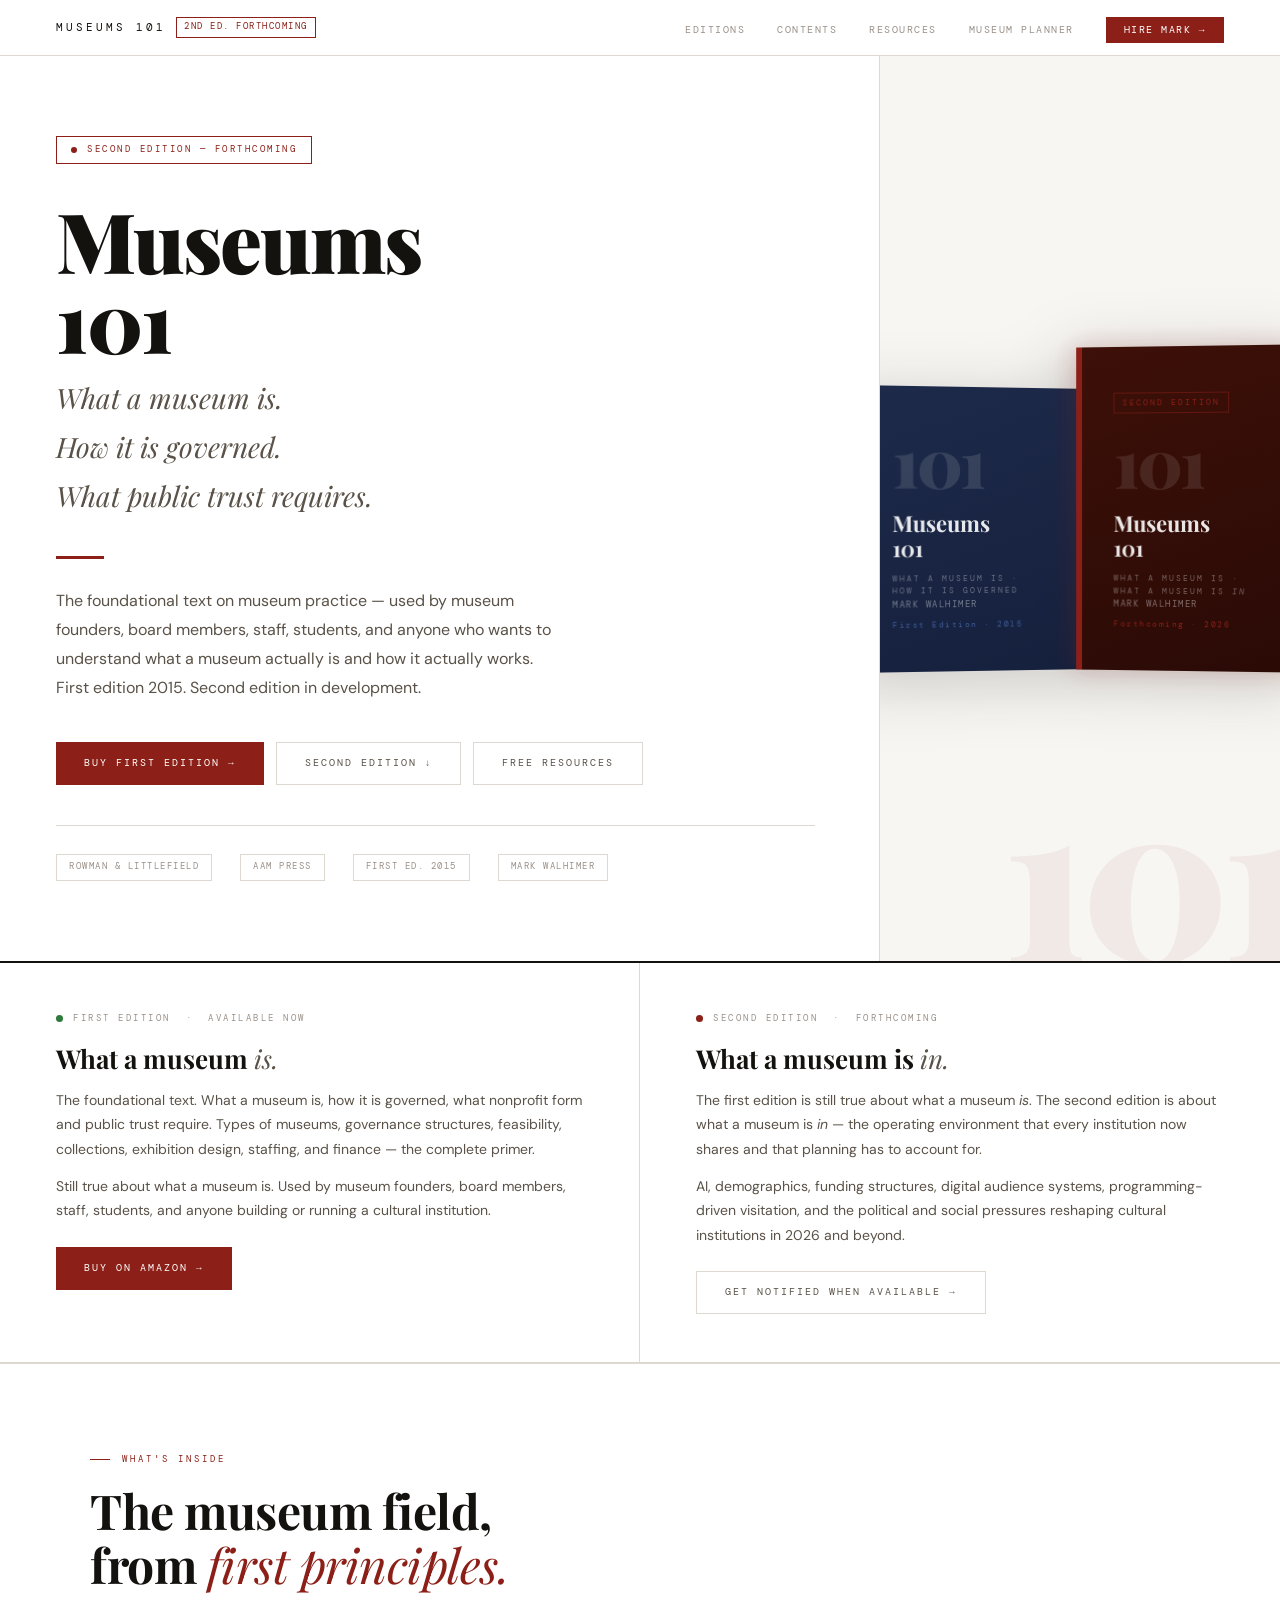
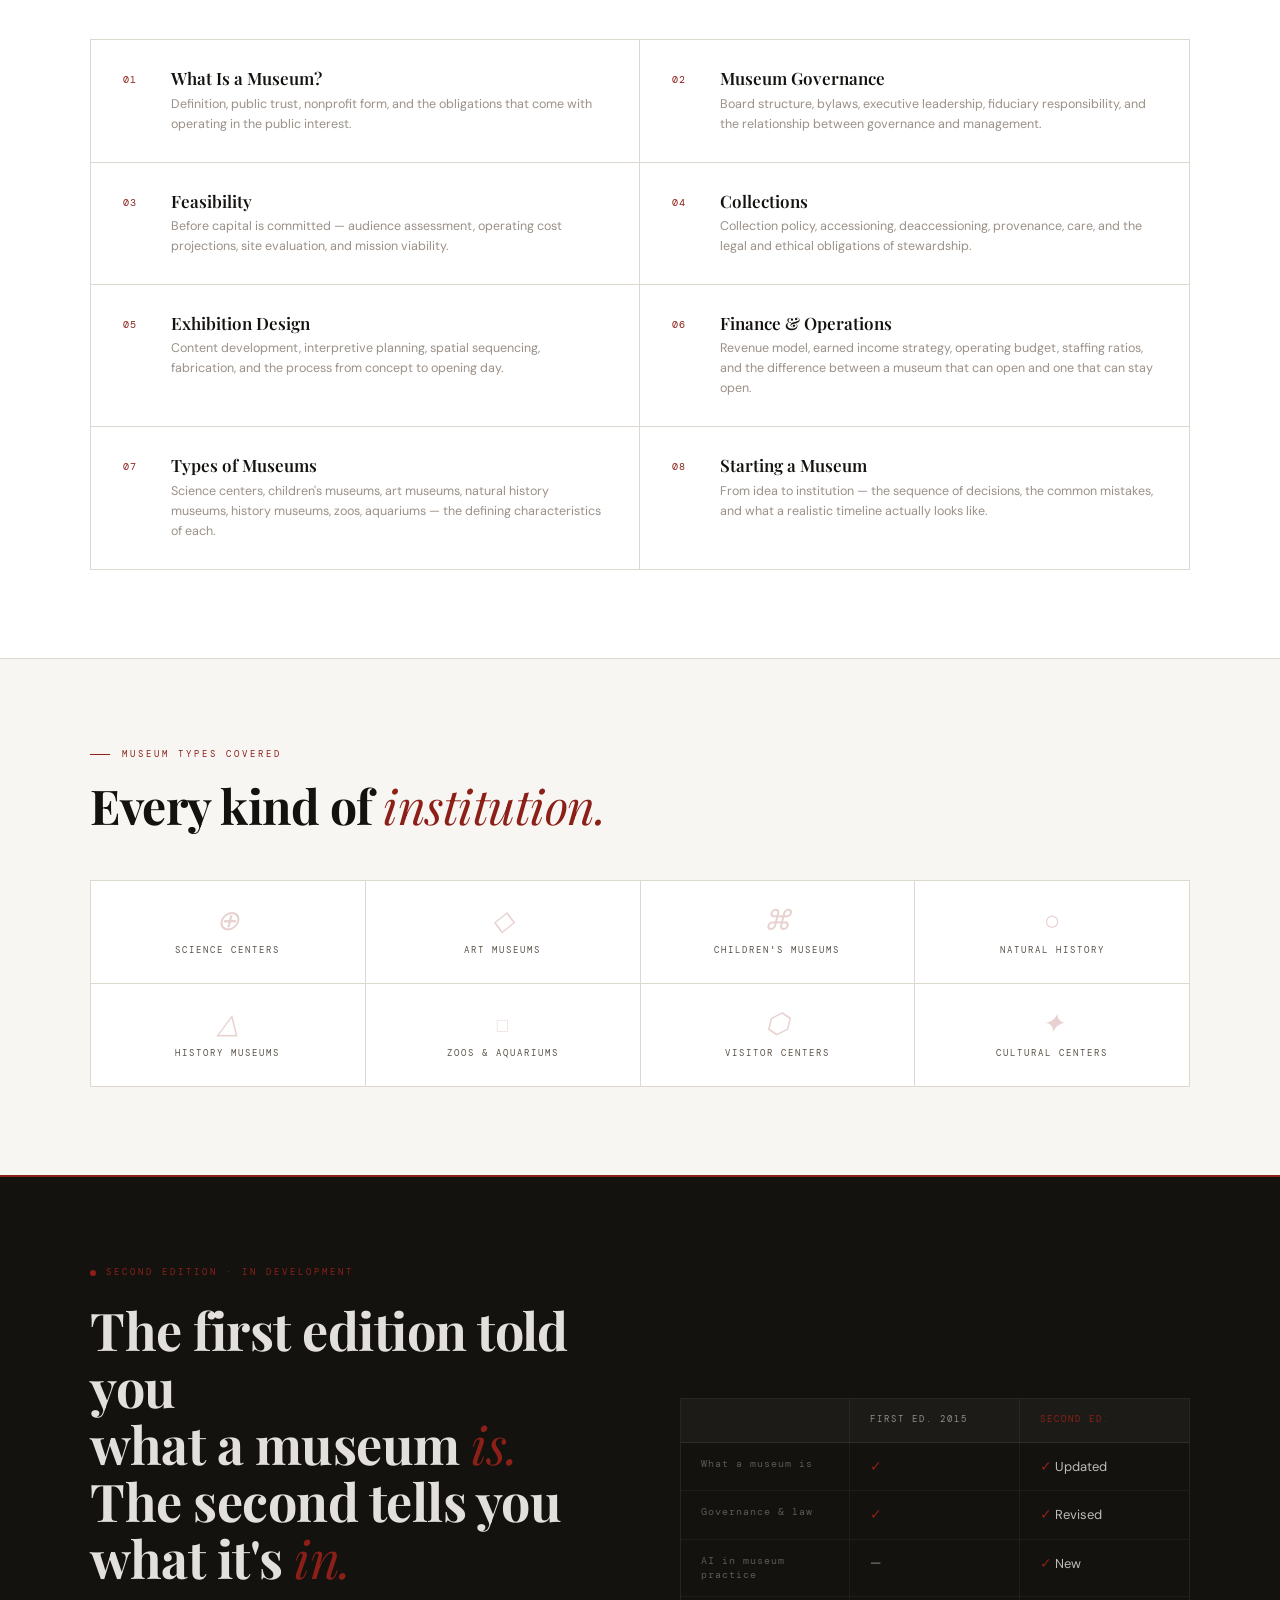
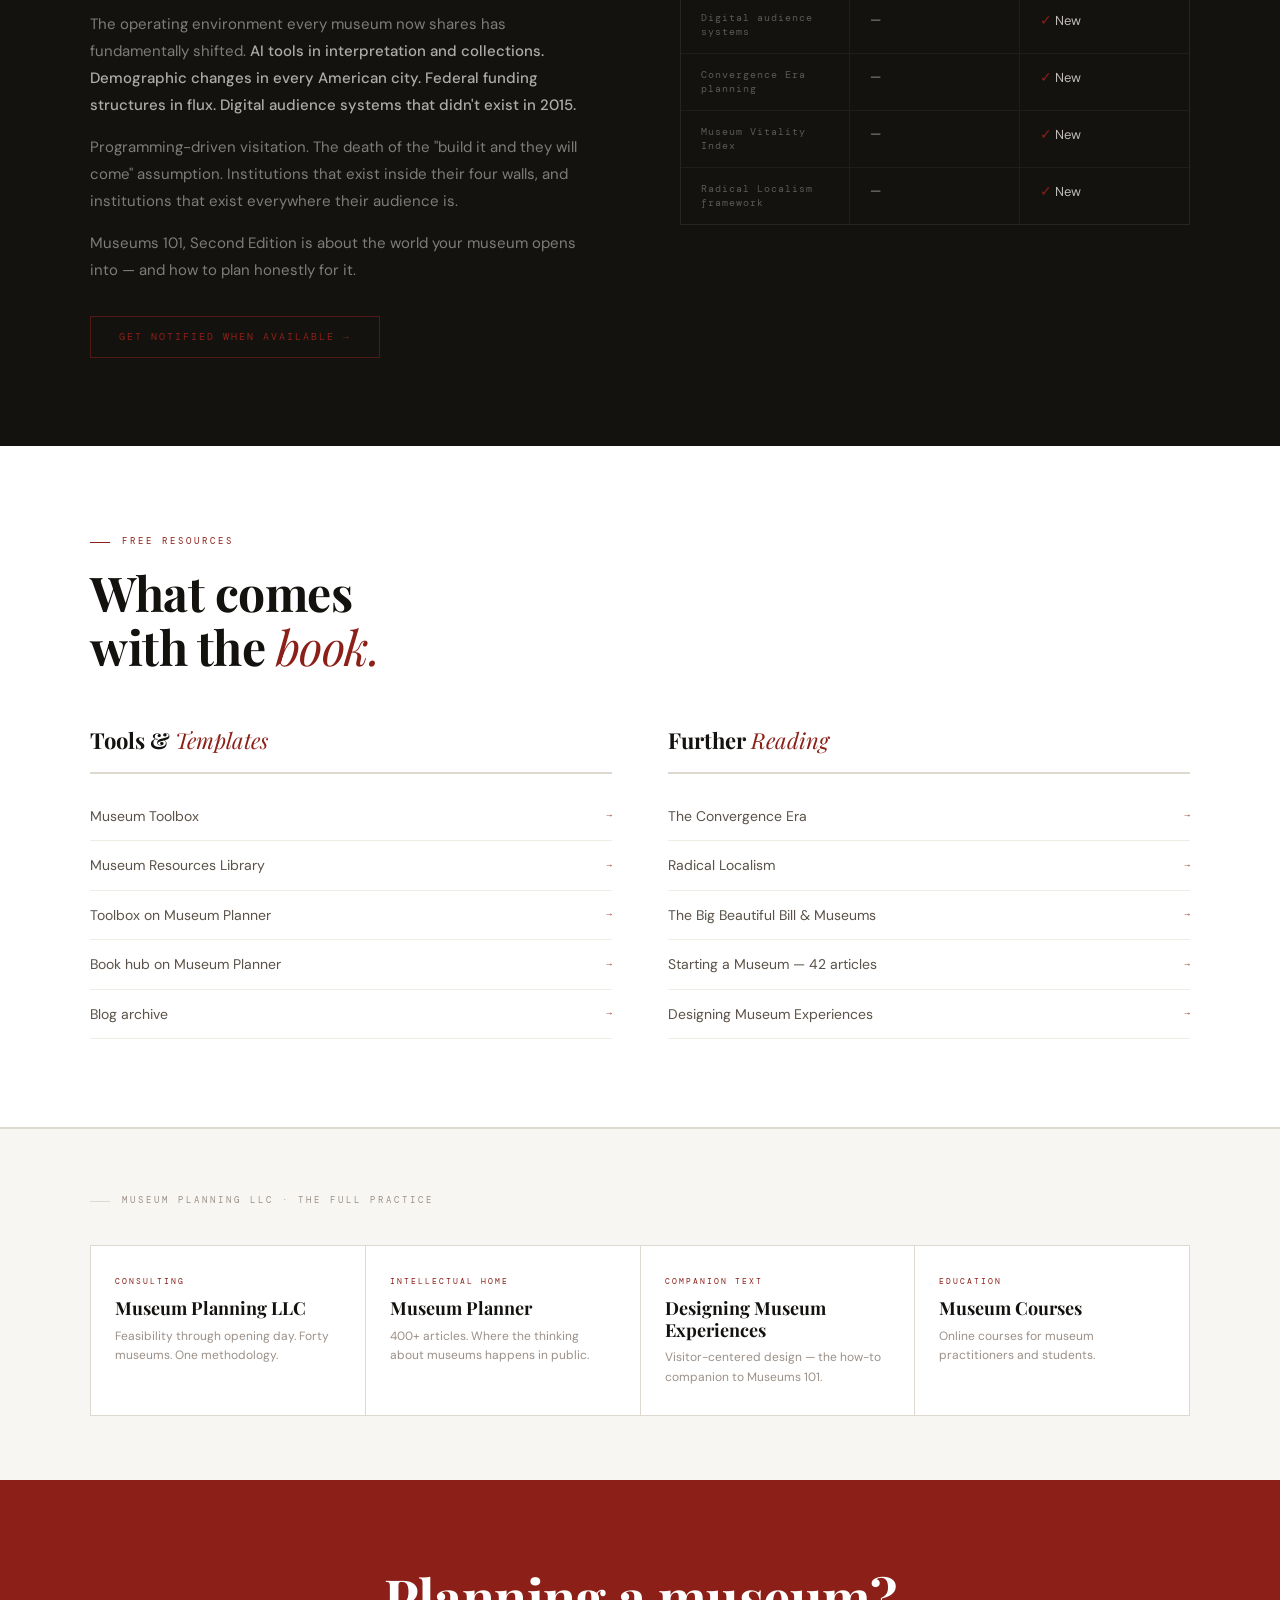
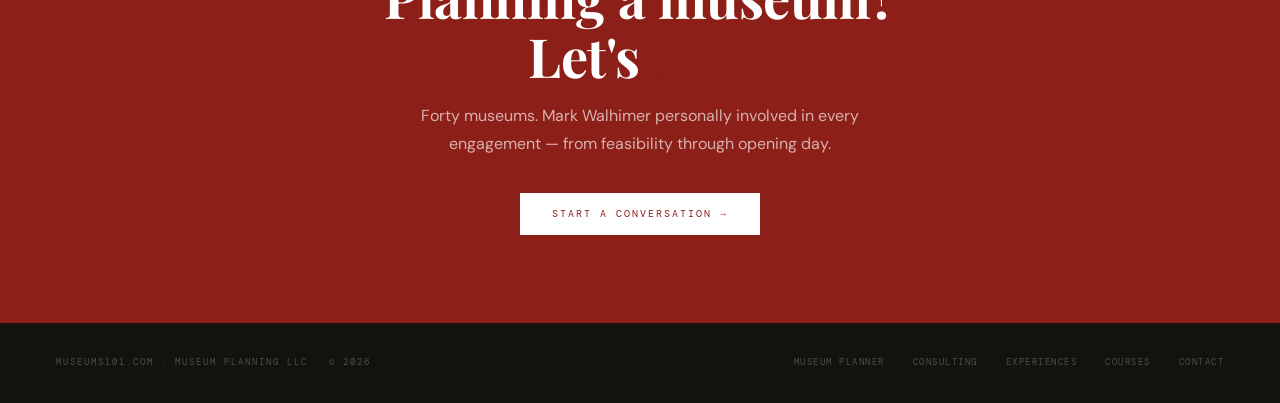
==== index.html @ c7276dc0 "Rename museums101-landing.html to index.html" ====
<!DOCTYPE html>
<html lang="en">
<head>
<meta charset="UTF-8">
<meta name="viewport" content="width=device-width, initial-scale=1.0">
<title>Museums 101 — Mark Walhimer</title>
<meta name="description" content="Museums 101 by Mark Walhimer — the foundational text on what a museum is, how it is governed, and what public trust requires. First edition 2015. Second edition forthcoming.">
<link rel="canonical" href="https://www.museums101.com/">
<link href="https://fonts.googleapis.com/css2?family=Playfair+Display:ital,wght@0,400;0,600;0,700;0,900;1,400;1,700&family=DM+Sans:opsz,wght@9..40,300;9..40,400;9..40,500&family=DM+Mono:wght@300;400;500&display=swap" rel="stylesheet">
<style>
:root {
  --white:   #ffffff;
  --off:     #f8f6f3;
  --pale:    #f0ece6;
  --rule:    #ddd8d0;
  --ink:     #14120f;
  --mid:     #5a5248;
  --muted:   #9a9088;
  --red:     #8c2018;
  --red-dk:  #6e180f;
  --serif:   'Playfair Display', Georgia, serif;
  --sans:    'DM Sans', sans-serif;
  --mono:    'DM Mono', monospace;
}

*, *::before, *::after { box-sizing: border-box; margin: 0; padding: 0; }
html { scroll-behavior: smooth; }
body {
  font-family: var(--sans);
  background: var(--white);
  color: var(--ink);
  font-size: 16px;
  line-height: 1.75;
  -webkit-font-smoothing: antialiased;
}

/* ── NAV ── */
nav {
  position: sticky; top: 0; z-index: 100;
  background: rgba(255,255,255,.97);
  backdrop-filter: blur(8px);
  border-bottom: 1px solid var(--rule);
  padding: 0 56px; height: 56px;
  display: flex; align-items: center; justify-content: space-between;
}
.nav-logo {
  font-family: var(--mono); font-size: 11px; letter-spacing: 3px;
  text-transform: uppercase; color: var(--ink); text-decoration: none;
  display: flex; align-items: center; gap: 10px;
}
.nav-logo-ed {
  font-size: 8.5px; letter-spacing: 1.5px; color: var(--red);
  border: 1px solid var(--red); padding: 2px 7px;
}
.nav-links { display: flex; gap: 32px; list-style: none; align-items: center; }
.nav-links a {
  font-family: var(--mono); font-size: 9.5px; letter-spacing: 1.5px;
  text-transform: uppercase; color: var(--muted); text-decoration: none;
  transition: color .2s;
}
.nav-links a:hover { color: var(--red); }
.nav-links .cta {
  background: var(--red); color: white !important;
  padding: 7px 18px; transition: background .2s;
}
.nav-links .cta:hover { background: var(--red-dk) !important; }

/* ── HERO ── */
.hero {
  display: grid; grid-template-columns: 1fr 400px;
  min-height: 90vh;
  border-bottom: 2px solid var(--ink);
}

/* left: text */
.hero-text {
  padding: 80px 64px 80px 56px;
  border-right: 1px solid var(--rule);
  display: flex; flex-direction: column; justify-content: center;
}

.edition-badge {
  display: inline-flex; align-items: center; gap: 10px;
  font-family: var(--mono); font-size: 9px; letter-spacing: 2.5px;
  text-transform: uppercase; color: var(--red);
  border: 1px solid var(--red); padding: 5px 14px;
  margin-bottom: 36px;
  animation: fadeUp .6s .05s both;
  width: fit-content;
}
.edition-badge::before {
  content: ''; width: 6px; height: 6px;
  background: var(--red); border-radius: 50%;
  animation: pulse 2s ease-in-out infinite;
}
@keyframes pulse {
  0%, 100% { opacity: 1; } 50% { opacity: .3; }
}

h1 {
  font-family: var(--serif);
  font-size: clamp(52px, 6.5vw, 88px);
  font-weight: 900; line-height: .97;
  color: var(--ink); letter-spacing: -2px;
  margin-bottom: 12px;
  animation: fadeUp .6s .15s both;
}

.h1-sub {
  font-family: var(--serif); font-size: clamp(18px, 2.5vw, 28px);
  font-weight: 400; font-style: italic;
  color: var(--mid); margin-bottom: 36px;
  animation: fadeUp .6s .2s both;
}

.hero-rule {
  width: 48px; height: 3px; background: var(--red);
  margin-bottom: 28px;
  animation: fadeUp .6s .25s both;
}

.hero-desc {
  font-size: 16px; color: var(--mid);
  line-height: 1.8; max-width: 500px;
  margin-bottom: 40px;
  animation: fadeUp .6s .3s both;
}

.hero-actions {
  display: flex; gap: 12px; flex-wrap: wrap;
  animation: fadeUp .6s .35s both;
}
.btn-red {
  display: inline-block; text-decoration: none;
  font-family: var(--mono); font-size: 9.5px; letter-spacing: 2px;
  text-transform: uppercase;
  background: var(--red); color: white;
  padding: 13px 28px; transition: background .2s;
}
.btn-red:hover { background: var(--red-dk); }
.btn-outline {
  display: inline-block; text-decoration: none;
  font-family: var(--mono); font-size: 9.5px; letter-spacing: 2px;
  text-transform: uppercase;
  border: 1px solid var(--rule); color: var(--mid);
  padding: 12px 28px; transition: all .2s;
}
.btn-outline:hover { border-color: var(--red); color: var(--red); }

.pub-strip {
  margin-top: 40px; padding-top: 28px;
  border-top: 1px solid var(--rule);
  display: flex; gap: 28px; flex-wrap: wrap;
  animation: fadeUp .6s .45s both;
}
.pub-tag {
  font-family: var(--mono); font-size: 8.5px; letter-spacing: 1.5px;
  text-transform: uppercase; color: var(--muted);
  border: 1px solid var(--rule); padding: 5px 12px;
}

/* right: book visual */
.hero-book {
  background: var(--off);
  display: flex; align-items: center; justify-content: center;
  padding: 60px 48px;
  animation: fadeUp .7s .1s both;
  position: relative; overflow: hidden;
}
.hero-book::before {
  content: '101';
  position: absolute;
  font-family: var(--serif); font-size: 220px; font-weight: 900;
  color: rgba(140,32,24,.06); line-height: 1;
  right: -20px; bottom: -20px; letter-spacing: -8px;
  pointer-events: none;
}

.book-spine-wrap {
  display: flex; gap: 0; align-items: flex-end;
  filter: drop-shadow(-12px 12px 32px rgba(20,18,15,.2));
}

/* CSS book — 1st edition */
.book-1 {
  width: 240px;
  background: linear-gradient(160deg, #1e2a4a 0%, #14203c 100%);
  border-left: 6px solid #4a6ab0;
  padding: 40px 28px 40px 32px;
  display: flex; flex-direction: column; justify-content: space-between;
  position: relative; overflow: hidden;
  transform: perspective(600px) rotateY(4deg);
}
.book-1::after {
  content: '';
  position: absolute; top: 0; right: 0; bottom: 0; width: 8px;
  background: linear-gradient(to right, transparent, rgba(255,255,255,.04));
}
.b1-top { }
.b1-num {
  font-family: var(--serif); font-size: 68px; font-weight: 900;
  color: rgba(255,255,255,.12); line-height: 1; letter-spacing: -3px;
  margin-bottom: 16px;
}
.b1-title {
  font-family: var(--serif); font-size: 22px; font-weight: 700;
  color: rgba(255,255,255,.9); line-height: 1.15;
}
.b1-subtitle {
  font-family: var(--mono); font-size: 8px; letter-spacing: 2px;
  text-transform: uppercase; color: rgba(255,255,255,.35);
  margin-top: 10px; line-height: 1.6;
}
.b1-author {
  font-family: var(--mono); font-size: 9px; letter-spacing: 1.5px;
  text-transform: uppercase; color: rgba(255,255,255,.4);
}
.b1-year {
  font-family: var(--mono); font-size: 8px; letter-spacing: 1.5px;
  color: rgba(74,106,176,.8); margin-top: 4px;
}

/* 2nd edition — angled, partially visible */
.book-2-wrap {
  position: relative; margin-left: -30px;
}
.book-2 {
  width: 240px;
  background: linear-gradient(160deg, #3d1008 0%, #2a0a06 100%);
  border-left: 6px solid var(--red);
  padding: 40px 28px 40px 32px;
  display: flex; flex-direction: column; justify-content: space-between;
  position: relative; overflow: hidden;
  transform: perspective(600px) rotateY(-3deg) translateX(10px);
  box-shadow: -4px 0 24px rgba(140,32,24,.2);
  z-index: 2;
}
.book-2::after {
  content: '';
  position: absolute; top: 0; right: 0; bottom: 0; width: 8px;
  background: linear-gradient(to right, transparent, rgba(255,255,255,.04));
}
.b2-badge {
  display: inline-block;
  font-family: var(--mono); font-size: 7.5px; letter-spacing: 2px;
  text-transform: uppercase; color: var(--red);
  border: 1px solid rgba(140,32,24,.5); padding: 3px 8px;
  margin-bottom: 14px; width: fit-content;
}
.b2-num {
  font-family: var(--serif); font-size: 68px; font-weight: 900;
  color: rgba(255,255,255,.1); line-height: 1; letter-spacing: -3px;
  margin-bottom: 16px;
}
.b2-title {
  font-family: var(--serif); font-size: 22px; font-weight: 700;
  color: rgba(255,255,255,.9); line-height: 1.15;
}
.b2-subtitle {
  font-family: var(--mono); font-size: 8px; letter-spacing: 2px;
  text-transform: uppercase; color: rgba(255,255,255,.35);
  margin-top: 10px; line-height: 1.6;
}
.b2-author {
  font-family: var(--mono); font-size: 9px; letter-spacing: 1.5px;
  text-transform: uppercase; color: rgba(255,255,255,.4);
}
.b2-coming {
  font-family: var(--mono); font-size: 8px; letter-spacing: 1.5px;
  color: var(--red); margin-top: 4px;
}

/* ── EDITION STRIP ── */
.edition-strip {
  display: grid; grid-template-columns: 1fr 1fr;
  border-bottom: 2px solid var(--rule);
}
.ed-panel {
  padding: 48px 56px;
  border-right: 1px solid var(--rule);
}
.ed-panel:last-child { border-right: none; }
.ed-label {
  font-family: var(--mono); font-size: 9px; letter-spacing: 2.5px;
  text-transform: uppercase; color: var(--muted); margin-bottom: 16px;
  display: flex; align-items: center; gap: 10px;
}
.ed-label-dot {
  width: 7px; height: 7px; border-radius: 50%; background: var(--rule);
}
.ed-label-dot.live { background: #2d7a3a; }
.ed-label-dot.coming { background: var(--red); animation: pulse 2s ease-in-out infinite; }

.ed-title {
  font-family: var(--serif); font-size: 26px; font-weight: 700;
  color: var(--ink); line-height: 1.2; margin-bottom: 14px;
}
.ed-title em { font-style: italic; font-weight: 400; color: var(--mid); }
.ed-body { font-size: 14px; color: var(--mid); line-height: 1.75; margin-bottom: 24px; }
.ed-body p { margin-bottom: .9em; }

/* ── SECTION ── */
.section { padding: 88px 56px; }
.section + .section { border-top: 1px solid var(--rule); }
.section-inner { max-width: 1100px; margin: 0 auto; }
.section-bg { background: var(--off); }

.section-tag {
  font-family: var(--mono); font-size: 9px; letter-spacing: 3px;
  text-transform: uppercase; color: var(--red); margin-bottom: 16px;
  display: flex; align-items: center; gap: 12px;
}
.section-tag::before { content: ''; width: 20px; height: 1px; background: var(--red); }

h2 {
  font-family: var(--serif);
  font-size: clamp(30px, 4vw, 48px);
  font-weight: 700; color: var(--ink); line-height: 1.12;
  margin-bottom: 48px; letter-spacing: -.5px;
}
h2 em { font-style: italic; font-weight: 400; color: var(--red); }

/* TABLE OF CONTENTS */
.toc {
  display: grid; grid-template-columns: repeat(2, 1fr);
  gap: 0; background: var(--rule);
  border: 1px solid var(--rule);
}
.toc-item {
  background: var(--white); padding: 28px 32px;
  display: flex; gap: 20px; align-items: flex-start;
  border-bottom: 1px solid var(--rule);
  border-right: 1px solid var(--rule);
  transition: background .2s;
}
.toc-item:nth-child(even) { border-right: none; }
.toc-item:nth-last-child(-n+2) { border-bottom: none; }
.toc-item:hover { background: var(--off); }
.toc-num {
  font-family: var(--mono); font-size: 10px; letter-spacing: 1px;
  color: var(--red); min-width: 28px; padding-top: 3px;
}
.toc-title {
  font-family: var(--serif); font-size: 17px; font-weight: 600;
  color: var(--ink); margin-bottom: 5px; line-height: 1.2;
}
.toc-desc { font-size: 12.5px; color: var(--muted); line-height: 1.6; }

/* MUSEUM TYPES */
.types-grid {
  display: grid; grid-template-columns: repeat(4, 1fr);
  gap: 1px; background: var(--rule);
  border: 1px solid var(--rule); margin-bottom: 0;
}
.type-cell {
  background: var(--white); padding: 24px 24px;
  text-align: center; transition: background .2s;
}
.type-cell:hover { background: var(--off); }
.type-icon {
  font-family: var(--serif); font-size: 28px; font-style: italic;
  color: rgba(140,32,24,.2); line-height: 1; margin-bottom: 10px;
}
.type-name {
  font-family: var(--mono); font-size: 9px; letter-spacing: 2px;
  text-transform: uppercase; color: var(--mid);
}

/* SECOND EDITION TEASER */
.second-ed {
  background: var(--ink); padding: 88px 56px;
  border-top: 2px solid var(--red);
}
.second-ed-inner { max-width: 1100px; margin: 0 auto; }
.sed-grid { display: grid; grid-template-columns: 1fr 1fr; gap: 80px; align-items: center; }
.sed-left { }
.sed-tag {
  font-family: var(--mono); font-size: 9px; letter-spacing: 3px;
  text-transform: uppercase; color: var(--red); margin-bottom: 20px;
  display: flex; align-items: center; gap: 10px;
}
.sed-tag::before { content: ''; width: 6px; height: 6px; background: var(--red); border-radius: 50%; animation: pulse 2s ease-in-out infinite; }
.sed-h2 {
  font-family: var(--serif); font-size: clamp(32px, 4.5vw, 52px);
  font-weight: 700; color: rgba(248,246,243,.9);
  line-height: 1.1; margin-bottom: 24px; letter-spacing: -.5px;
}
.sed-h2 em { font-style: italic; color: var(--red); font-weight: 400; }
.sed-body { font-size: 15px; color: rgba(255,255,255,.45); line-height: 1.8; margin-bottom: 32px; }
.sed-body p { margin-bottom: 1em; }
.sed-body strong { color: rgba(255,255,255,.65); font-weight: 500; }
.btn-red-outline {
  display: inline-block; text-decoration: none;
  font-family: var(--mono); font-size: 9.5px; letter-spacing: 2px;
  text-transform: uppercase;
  border: 1px solid rgba(140,32,24,.5); color: var(--red);
  padding: 12px 28px; transition: all .2s;
}
.btn-red-outline:hover { background: var(--red); color: white; border-color: var(--red); }

/* comparison table */
.ed-compare {
  border: 1px solid rgba(255,255,255,.08);
}
.ec-header {
  display: grid; grid-template-columns: 1fr 1fr 1fr;
  background: rgba(255,255,255,.04);
  border-bottom: 1px solid rgba(255,255,255,.08);
}
.ec-h {
  padding: 14px 20px;
  font-family: var(--mono); font-size: 8.5px; letter-spacing: 2px;
  text-transform: uppercase; border-right: 1px solid rgba(255,255,255,.06);
}
.ec-h:first-child { color: rgba(255,255,255,.25); }
.ec-h.ed1 { color: rgba(255,255,255,.5); }
.ec-h.ed2 { color: var(--red); }
.ec-h:last-child { border-right: none; }
.ec-row {
  display: grid; grid-template-columns: 1fr 1fr 1fr;
  border-bottom: 1px solid rgba(255,255,255,.05);
}
.ec-row:last-child { border-bottom: none; }
.ec-cell {
  padding: 14px 20px; font-size: 13px;
  border-right: 1px solid rgba(255,255,255,.05);
  line-height: 1.4;
}
.ec-cell:last-child { border-right: none; }
.ec-cell.label { color: rgba(255,255,255,.3); font-family: var(--mono); font-size: 10px; letter-spacing: 1px; }
.ec-cell.ed1 { color: rgba(255,255,255,.55); }
.ec-cell.ed2 { color: rgba(248,246,243,.75); }
.ec-check { color: var(--red); font-size: 14px; }

/* RESOURCES */
.res-two { display: grid; grid-template-columns: 1fr 1fr; gap: 56px; }
.res-group h3 {
  font-family: var(--serif); font-size: 22px; font-weight: 700;
  color: var(--ink); margin-bottom: 18px;
  padding-bottom: 12px; border-bottom: 2px solid var(--rule);
}
.res-group h3 em { font-style: italic; font-weight: 400; color: var(--red); }
.res-list { list-style: none; }
.res-list li {
  padding: 12px 0; border-bottom: 1px solid var(--pale);
  display: flex; justify-content: space-between; align-items: center;
}
.res-list a {
  font-size: 14px; color: var(--mid); text-decoration: none; transition: color .2s;
}
.res-list a:hover { color: var(--red); }
.res-arr { font-family: var(--mono); font-size: 9px; color: var(--red); flex-shrink: 0; }

/* ECOSYSTEM */
.ecosystem {
  border-top: 2px solid var(--rule);
  padding: 64px 56px; background: var(--off);
}
.eco-inner { max-width: 1100px; margin: 0 auto; }
.eco-top {
  font-family: var(--mono); font-size: 9px; letter-spacing: 3px;
  text-transform: uppercase; color: var(--muted); margin-bottom: 36px;
  display: flex; align-items: center; gap: 12px;
}
.eco-top::before { content: ''; width: 20px; height: 1px; background: var(--rule); }
.eco-grid {
  display: grid; grid-template-columns: repeat(4, 1fr);
  gap: 1px; background: var(--rule); border: 1px solid var(--rule);
}
.eco-card {
  background: var(--white); padding: 28px 24px;
  text-decoration: none; display: block; transition: background .2s;
}
.eco-card:hover { background: var(--pale); }
.eco-ct { font-family: var(--mono); font-size: 8px; letter-spacing: 2px; text-transform: uppercase; color: var(--red); margin-bottom: 10px; }
.eco-cn { font-family: var(--serif); font-size: 18px; font-weight: 700; color: var(--ink); line-height: 1.2; margin-bottom: 7px; }
.eco-cd { font-size: 12px; color: var(--muted); line-height: 1.6; }

/* CTA */
.cta { background: var(--red); padding: 88px 56px; text-align: center; }
.cta h2 {
  font-family: var(--serif); font-size: clamp(34px, 4.5vw, 54px);
  font-weight: 700; color: white; line-height: 1.1;
  margin-bottom: 16px; letter-spacing: -.5px;
}
.cta h2 em { font-style: italic; font-weight: 400; }
.cta p {
  font-size: 16px; color: rgba(255,255,255,.65);
  max-width: 500px; margin: 0 auto 36px; line-height: 1.7;
}
.btn-white {
  display: inline-block; text-decoration: none;
  font-family: var(--mono); font-size: 9.5px; letter-spacing: 2px;
  text-transform: uppercase;
  background: white; color: var(--red);
  padding: 13px 32px; transition: background .2s;
}
.btn-white:hover { background: var(--off); }

/* FOOTER */
footer {
  background: var(--ink); padding: 32px 56px;
  display: flex; align-items: center; justify-content: space-between;
}
.footer-brand {
  font-family: var(--mono); font-size: 9px; letter-spacing: 2px;
  text-transform: uppercase; color: rgba(255,255,255,.25);
}
.footer-links { display: flex; gap: 28px; }
.footer-links a {
  font-family: var(--mono); font-size: 9px; letter-spacing: 1.5px;
  text-transform: uppercase; color: rgba(255,255,255,.25); text-decoration: none;
  transition: color .2s;
}
.footer-links a:hover { color: var(--red); }

/* ANIMATIONS */
@keyframes fadeUp {
  from { opacity: 0; transform: translateY(20px); }
  to   { opacity: 1; transform: translateY(0); }
}

/* RESPONSIVE */
@media (max-width: 960px) {
  nav { padding: 0 20px; }
  .hero { grid-template-columns: 1fr; min-height: auto; }
  .hero-book { padding: 48px 24px; border-top: 1px solid var(--rule); min-height: 360px; }
  .hero-text { padding: 60px 24px; }
  .edition-strip { grid-template-columns: 1fr; }
  .ed-panel { border-right: none; border-bottom: 1px solid var(--rule); }
  .toc { grid-template-columns: 1fr; }
  .toc-item { border-right: none !important; }
  .toc-item:nth-last-child(-n+2) { border-bottom: 1px solid var(--rule); }
  .toc-item:last-child { border-bottom: none; }
  .types-grid { grid-template-columns: repeat(2, 1fr); }
  .sed-grid { grid-template-columns: 1fr; gap: 40px; }
  .res-two { grid-template-columns: 1fr; gap: 40px; }
  .eco-grid { grid-template-columns: repeat(2, 1fr); }
  .section { padding: 60px 24px; }
  .second-ed { padding: 64px 24px; }
  .ecosystem { padding: 56px 24px; }
  .cta { padding: 72px 24px; }
  footer { padding: 28px 24px; flex-direction: column; gap: 16px; text-align: center; }
  .book-spine-wrap { transform: scale(.85); transform-origin: center; }
}
</style>
</head>
<body>

<!-- NAV -->
<nav>
  <a href="/" class="nav-logo">
    Museums 101
    <span class="nav-logo-ed">2nd Ed. Forthcoming</span>
  </a>
  <ul class="nav-links">
    <li><a href="#editions">Editions</a></li>
    <li><a href="#contents">Contents</a></li>
    <li><a href="#resources">Resources</a></li>
    <li><a href="https://museumplanner.org">Museum Planner</a></li>
    <li><a href="https://museumplanning.com" class="cta">Hire Mark →</a></li>
  </ul>
</nav>

<!-- HERO -->
<section class="hero">
  <div class="hero-text">
    <div class="edition-badge">Second Edition — Forthcoming</div>
    <h1>Museums<br>101</h1>
    <p class="h1-sub">What a museum is.<br>How it is governed.<br>What public trust requires.</p>
    <div class="hero-rule"></div>
    <p class="hero-desc">The foundational text on museum practice — used by museum founders, board members, staff, students, and anyone who wants to understand what a museum actually is and how it actually works. First edition 2015. Second edition in development.</p>
    <div class="hero-actions">
      <a href="https://amzn.to/2TxIDfN" class="btn-red">Buy First Edition →</a>
      <a href="#editions" class="btn-outline">Second Edition ↓</a>
      <a href="#resources" class="btn-outline">Free Resources</a>
    </div>
    <div class="pub-strip">
      <span class="pub-tag">Rowman &amp; Littlefield</span>
      <span class="pub-tag">AAM Press</span>
      <span class="pub-tag">First Ed. 2015</span>
      <span class="pub-tag">Mark Walhimer</span>
    </div>
  </div>

  <div class="hero-book">
    <div class="book-spine-wrap">
      <!-- First Edition -->
      <div class="book-1">
        <div class="b1-top">
          <div class="b1-num">101</div>
          <div class="b1-title">Museums<br>101</div>
          <div class="b1-subtitle">What a museum is ·<br>How it is governed</div>
        </div>
        <div>
          <div class="b1-author">Mark Walhimer</div>
          <div class="b1-year">First Edition · 2015</div>
        </div>
      </div>
      <!-- Second Edition — partially visible behind -->
      <div class="book-2-wrap">
        <div class="book-2">
          <div>
            <div class="b2-badge">Second Edition</div>
            <div class="b2-num">101</div>
            <div class="b2-title">Museums<br>101</div>
            <div class="b2-subtitle">What a museum is ·<br>What a museum is <em>in</em></div>
          </div>
          <div>
            <div class="b2-author">Mark Walhimer</div>
            <div class="b2-coming">Forthcoming · 2026</div>
          </div>
        </div>
      </div>
    </div>
  </div>
</section>

<!-- EDITIONS -->
<section class="edition-strip" id="editions">
  <div class="ed-panel">
    <div class="ed-label">
      <span class="ed-label-dot live"></span>
      First Edition &nbsp;·&nbsp; Available Now
    </div>
    <div class="ed-title">What a museum <em>is.</em></div>
    <div class="ed-body">
      <p>The foundational text. What a museum is, how it is governed, what nonprofit form and public trust require. Types of museums, governance structures, feasibility, collections, exhibition design, staffing, and finance — the complete primer.</p>
      <p>Still true about what a museum is. Used by museum founders, board members, staff, students, and anyone building or running a cultural institution.</p>
    </div>
    <a href="https://amzn.to/2TxIDfN" class="btn-red">Buy on Amazon →</a>
  </div>
  <div class="ed-panel">
    <div class="ed-label">
      <span class="ed-label-dot coming"></span>
      Second Edition &nbsp;·&nbsp; Forthcoming
    </div>
    <div class="ed-title">What a museum is <em>in.</em></div>
    <div class="ed-body">
      <p>The first edition is still true about what a museum <em>is</em>. The second edition is about what a museum is <em>in</em> — the operating environment that every institution now shares and that planning has to account for.</p>
      <p>AI, demographics, funding structures, digital audience systems, programming-driven visitation, and the political and social pressures reshaping cultural institutions in 2026 and beyond.</p>
    </div>
    <a href="https://museumplanning.com/museum-planning-contact.html" class="btn-outline">Get notified when available →</a>
  </div>
</section>

<!-- CONTENTS -->
<section class="section" id="contents">
  <div class="section-inner">
    <div class="section-tag">What's Inside</div>
    <h2>The museum field,<br>from <em>first principles.</em></h2>

    <div class="toc">
      <div class="toc-item">
        <span class="toc-num">01</span>
        <div>
          <div class="toc-title">What Is a Museum?</div>
          <div class="toc-desc">Definition, public trust, nonprofit form, and the obligations that come with operating in the public interest.</div>
        </div>
      </div>
      <div class="toc-item">
        <span class="toc-num">02</span>
        <div>
          <div class="toc-title">Museum Governance</div>
          <div class="toc-desc">Board structure, bylaws, executive leadership, fiduciary responsibility, and the relationship between governance and management.</div>
        </div>
      </div>
      <div class="toc-item">
        <span class="toc-num">03</span>
        <div>
          <div class="toc-title">Feasibility</div>
          <div class="toc-desc">Before capital is committed — audience assessment, operating cost projections, site evaluation, and mission viability.</div>
        </div>
      </div>
      <div class="toc-item">
        <span class="toc-num">04</span>
        <div>
          <div class="toc-title">Collections</div>
          <div class="toc-desc">Collection policy, accessioning, deaccessioning, provenance, care, and the legal and ethical obligations of stewardship.</div>
        </div>
      </div>
      <div class="toc-item">
        <span class="toc-num">05</span>
        <div>
          <div class="toc-title">Exhibition Design</div>
          <div class="toc-desc">Content development, interpretive planning, spatial sequencing, fabrication, and the process from concept to opening day.</div>
        </div>
      </div>
      <div class="toc-item">
        <span class="toc-num">06</span>
        <div>
          <div class="toc-title">Finance &amp; Operations</div>
          <div class="toc-desc">Revenue model, earned income strategy, operating budget, staffing ratios, and the difference between a museum that can open and one that can stay open.</div>
        </div>
      </div>
      <div class="toc-item">
        <span class="toc-num">07</span>
        <div>
          <div class="toc-title">Types of Museums</div>
          <div class="toc-desc">Science centers, children's museums, art museums, natural history museums, history museums, zoos, aquariums — the defining characteristics of each.</div>
        </div>
      </div>
      <div class="toc-item">
        <span class="toc-num">08</span>
        <div>
          <div class="toc-title">Starting a Museum</div>
          <div class="toc-desc">From idea to institution — the sequence of decisions, the common mistakes, and what a realistic timeline actually looks like.</div>
        </div>
      </div>
    </div>
  </div>
</section>

<!-- MUSEUM TYPES -->
<section class="section section-bg">
  <div class="section-inner">
    <div class="section-tag">Museum Types Covered</div>
    <h2>Every kind of <em>institution.</em></h2>
    <div class="types-grid">
      <div class="type-cell">
        <div class="type-icon">⊕</div>
        <div class="type-name">Science Centers</div>
      </div>
      <div class="type-cell">
        <div class="type-icon">◇</div>
        <div class="type-name">Art Museums</div>
      </div>
      <div class="type-cell">
        <div class="type-icon">⌘</div>
        <div class="type-name">Children's Museums</div>
      </div>
      <div class="type-cell">
        <div class="type-icon">○</div>
        <div class="type-name">Natural History</div>
      </div>
      <div class="type-cell">
        <div class="type-icon">△</div>
        <div class="type-name">History Museums</div>
      </div>
      <div class="type-cell">
        <div class="type-icon">□</div>
        <div class="type-name">Zoos &amp; Aquariums</div>
      </div>
      <div class="type-cell">
        <div class="type-icon">⬡</div>
        <div class="type-name">Visitor Centers</div>
      </div>
      <div class="type-cell">
        <div class="type-icon">✦</div>
        <div class="type-name">Cultural Centers</div>
      </div>
    </div>
  </div>
</section>

<!-- SECOND EDITION TEASER -->
<section class="second-ed">
  <div class="second-ed-inner">
    <div class="sed-grid">
      <div class="sed-left">
        <div class="sed-tag">Second Edition · In Development</div>
        <div class="sed-h2">The first edition told you<br>what a museum <em>is.</em><br>The second tells you<br>what it's <em>in.</em></div>
        <div class="sed-body">
          <p>The operating environment every museum now shares has fundamentally shifted. <strong>AI tools in interpretation and collections. Demographic changes in every American city. Federal funding structures in flux. Digital audience systems that didn't exist in 2015.</strong></p>
          <p>Programming-driven visitation. The death of the "build it and they will come" assumption. Institutions that exist inside their four walls, and institutions that exist everywhere their audience is.</p>
          <p>Museums 101, Second Edition is about the world your museum opens into — and how to plan honestly for it.</p>
        </div>
        <a href="https://museumplanning.com/museum-planning-contact.html" class="btn-red-outline">Get notified when available →</a>
      </div>

      <div>
        <div class="ed-compare">
          <div class="ec-header">
            <div class="ec-h"></div>
            <div class="ec-h ed1">First Ed. 2015</div>
            <div class="ec-h ed2">Second Ed.</div>
          </div>
          <div class="ec-row">
            <div class="ec-cell label">What a museum is</div>
            <div class="ec-cell ed1"><span class="ec-check">✓</span></div>
            <div class="ec-cell ed2"><span class="ec-check">✓</span> Updated</div>
          </div>
          <div class="ec-row">
            <div class="ec-cell label">Governance &amp; law</div>
            <div class="ec-cell ed1"><span class="ec-check">✓</span></div>
            <div class="ec-cell ed2"><span class="ec-check">✓</span> Revised</div>
          </div>
          <div class="ec-row">
            <div class="ec-cell label">AI in museum practice</div>
            <div class="ec-cell ed1">—</div>
            <div class="ec-cell ed2"><span class="ec-check">✓</span> New</div>
          </div>
          <div class="ec-row">
            <div class="ec-cell label">Digital audience systems</div>
            <div class="ec-cell ed1">—</div>
            <div class="ec-cell ed2"><span class="ec-check">✓</span> New</div>
          </div>
          <div class="ec-row">
            <div class="ec-cell label">Convergence Era planning</div>
            <div class="ec-cell ed1">—</div>
            <div class="ec-cell ed2"><span class="ec-check">✓</span> New</div>
          </div>
          <div class="ec-row">
            <div class="ec-cell label">Museum Vitality Index</div>
            <div class="ec-cell ed1">—</div>
            <div class="ec-cell ed2"><span class="ec-check">✓</span> New</div>
          </div>
          <div class="ec-row">
            <div class="ec-cell label">Radical Localism framework</div>
            <div class="ec-cell ed1">—</div>
            <div class="ec-cell ed2"><span class="ec-check">✓</span> New</div>
          </div>
        </div>
      </div>
    </div>
  </div>
</section>

<!-- RESOURCES -->
<section class="section" id="resources">
  <div class="section-inner">
    <div class="section-tag">Free Resources</div>
    <h2>What comes<br>with the <em>book.</em></h2>
    <div class="res-two">
      <div class="res-group">
        <h3>Tools &amp; <em>Templates</em></h3>
        <ul class="res-list">
          <li><a href="https://www.museums101.com/museum-toolbox/">Museum Toolbox</a><span class="res-arr">→</span></li>
          <li><a href="https://www.museums101.com/museum-resources/">Museum Resources Library</a><span class="res-arr">→</span></li>
          <li><a href="https://museumplanner.org/museums-101/toolbox/">Toolbox on Museum Planner</a><span class="res-arr">→</span></li>
          <li><a href="https://museumplanner.org/museums-101/">Book hub on Museum Planner</a><span class="res-arr">→</span></li>
          <li><a href="https://www.museums101.com/blog/">Blog archive</a><span class="res-arr">→</span></li>
        </ul>
      </div>
      <div class="res-group">
        <h3>Further <em>Reading</em></h3>
        <ul class="res-list">
          <li><a href="https://museumplanner.org/convergence-era.html">The Convergence Era</a><span class="res-arr">→</span></li>
          <li><a href="https://museumplanner.org/radical-localism.html">Radical Localism</a><span class="res-arr">→</span></li>
          <li><a href="https://museumplanner.org/obbba/">The Big Beautiful Bill &amp; Museums</a><span class="res-arr">→</span></li>
          <li><a href="https://museumplanner.org/category/starting-a-museum/">Starting a Museum — 42 articles</a><span class="res-arr">→</span></li>
          <li><a href="https://museum-experiences.com">Designing Museum Experiences</a><span class="res-arr">→</span></li>
        </ul>
      </div>
    </div>
  </div>
</section>

<!-- ECOSYSTEM -->
<div class="ecosystem">
  <div class="eco-inner">
    <div class="eco-top">Museum Planning LLC · The Full Practice</div>
    <div class="eco-grid">
      <a href="https://museumplanning.com" class="eco-card">
        <div class="eco-ct">Consulting</div>
        <div class="eco-cn">Museum Planning LLC</div>
        <div class="eco-cd">Feasibility through opening day. Forty museums. One methodology.</div>
      </a>
      <a href="https://museumplanner.org" class="eco-card">
        <div class="eco-ct">Intellectual Home</div>
        <div class="eco-cn">Museum Planner</div>
        <div class="eco-cd">400+ articles. Where the thinking about museums happens in public.</div>
      </a>
      <a href="https://museum-experiences.com" class="eco-card">
        <div class="eco-ct">Companion Text</div>
        <div class="eco-cn">Designing Museum Experiences</div>
        <div class="eco-cd">Visitor-centered design — the how-to companion to Museums 101.</div>
      </a>
      <a href="https://museumcourses.com" class="eco-card">
        <div class="eco-ct">Education</div>
        <div class="eco-cn">Museum Courses</div>
        <div class="eco-cd">Online courses for museum practitioners and students.</div>
      </a>
    </div>
  </div>
</div>

<!-- CTA -->
<section class="cta">
  <h2>Planning a museum?<br>Let's <em>talk.</em></h2>
  <p>Forty museums. Mark Walhimer personally involved in every engagement — from feasibility through opening day.</p>
  <a href="https://museumplanning.com/museum-planning-contact.html" class="btn-white">Start a Conversation →</a>
</section>

<!-- FOOTER -->
<footer>
  <div class="footer-brand">Museums101.com · Museum Planning LLC · © 2026</div>
  <div class="footer-links">
    <a href="https://museumplanner.org">Museum Planner</a>
    <a href="https://museumplanning.com">Consulting</a>
    <a href="https://museum-experiences.com">Experiences</a>
    <a href="https://museumcourses.com">Courses</a>
    <a href="mailto:mark@museumplanning.com">Contact</a>
  </div>
</footer>

</body>
</html>
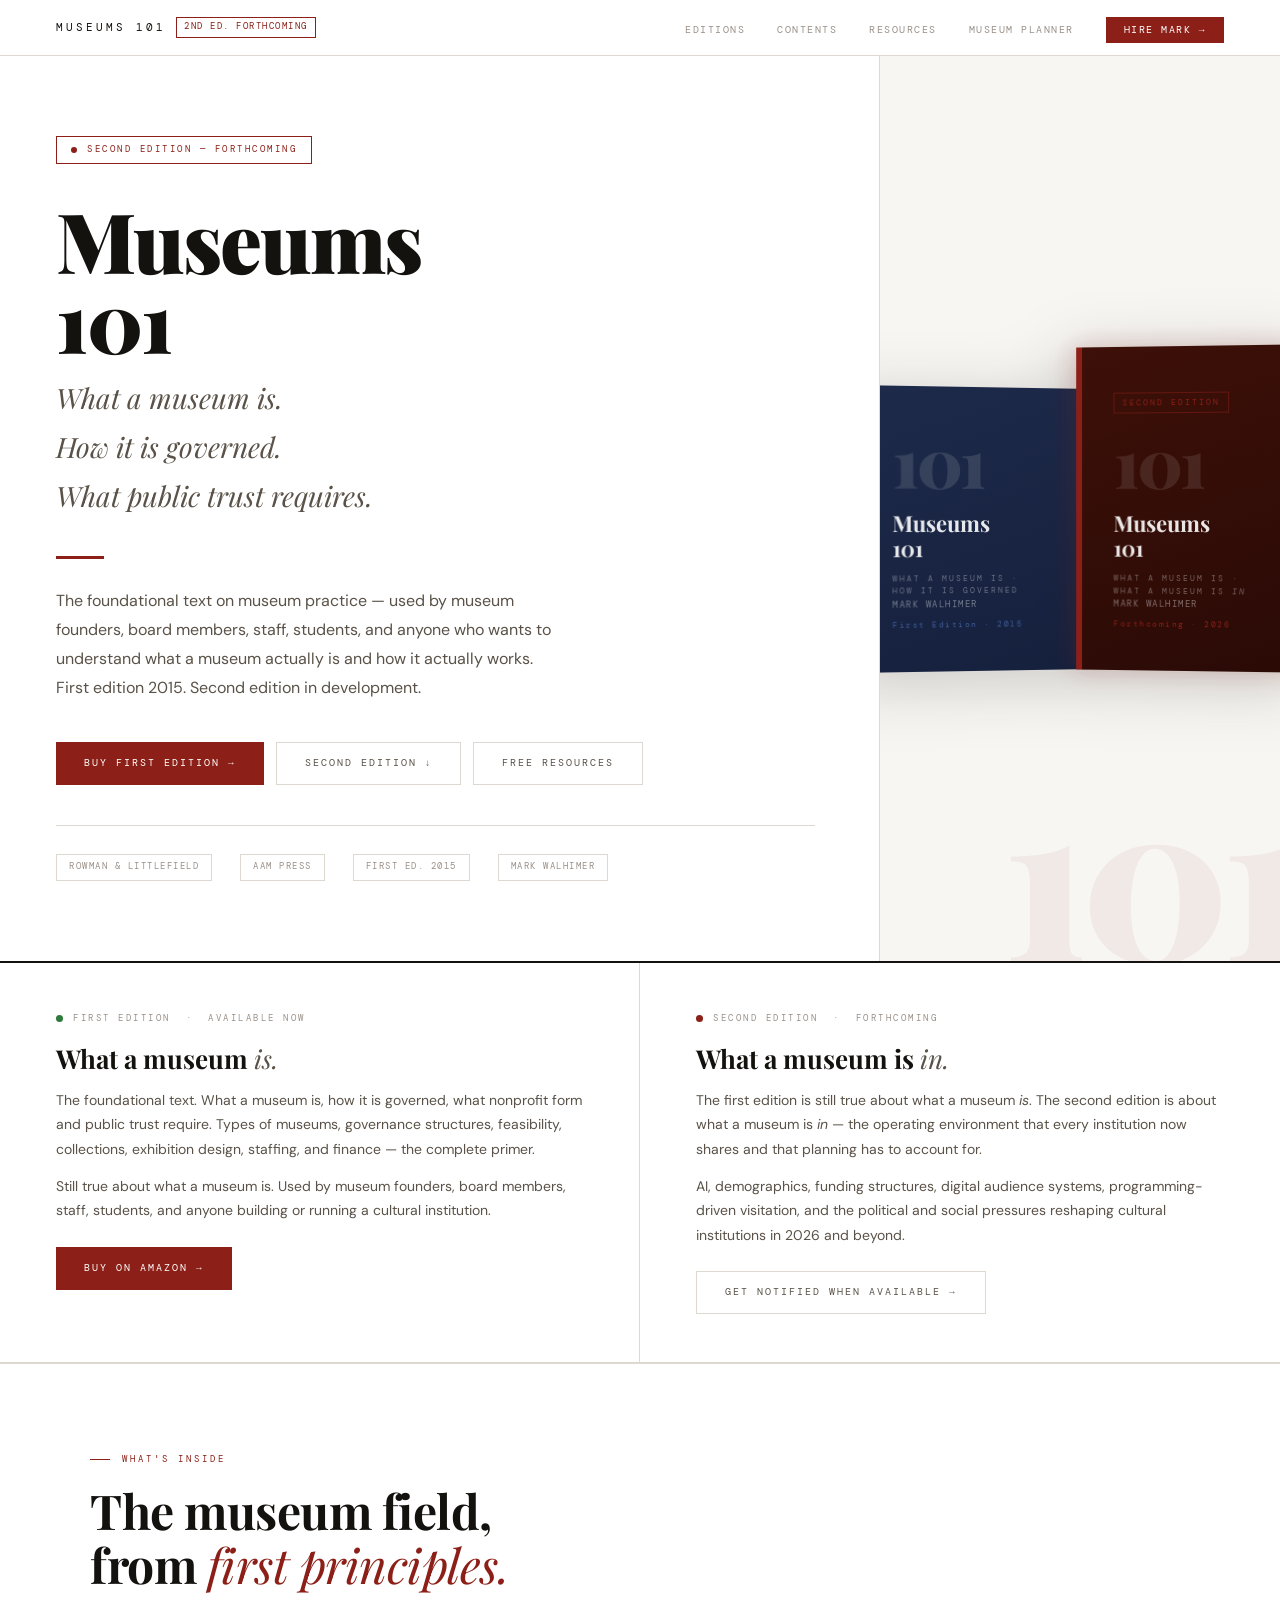
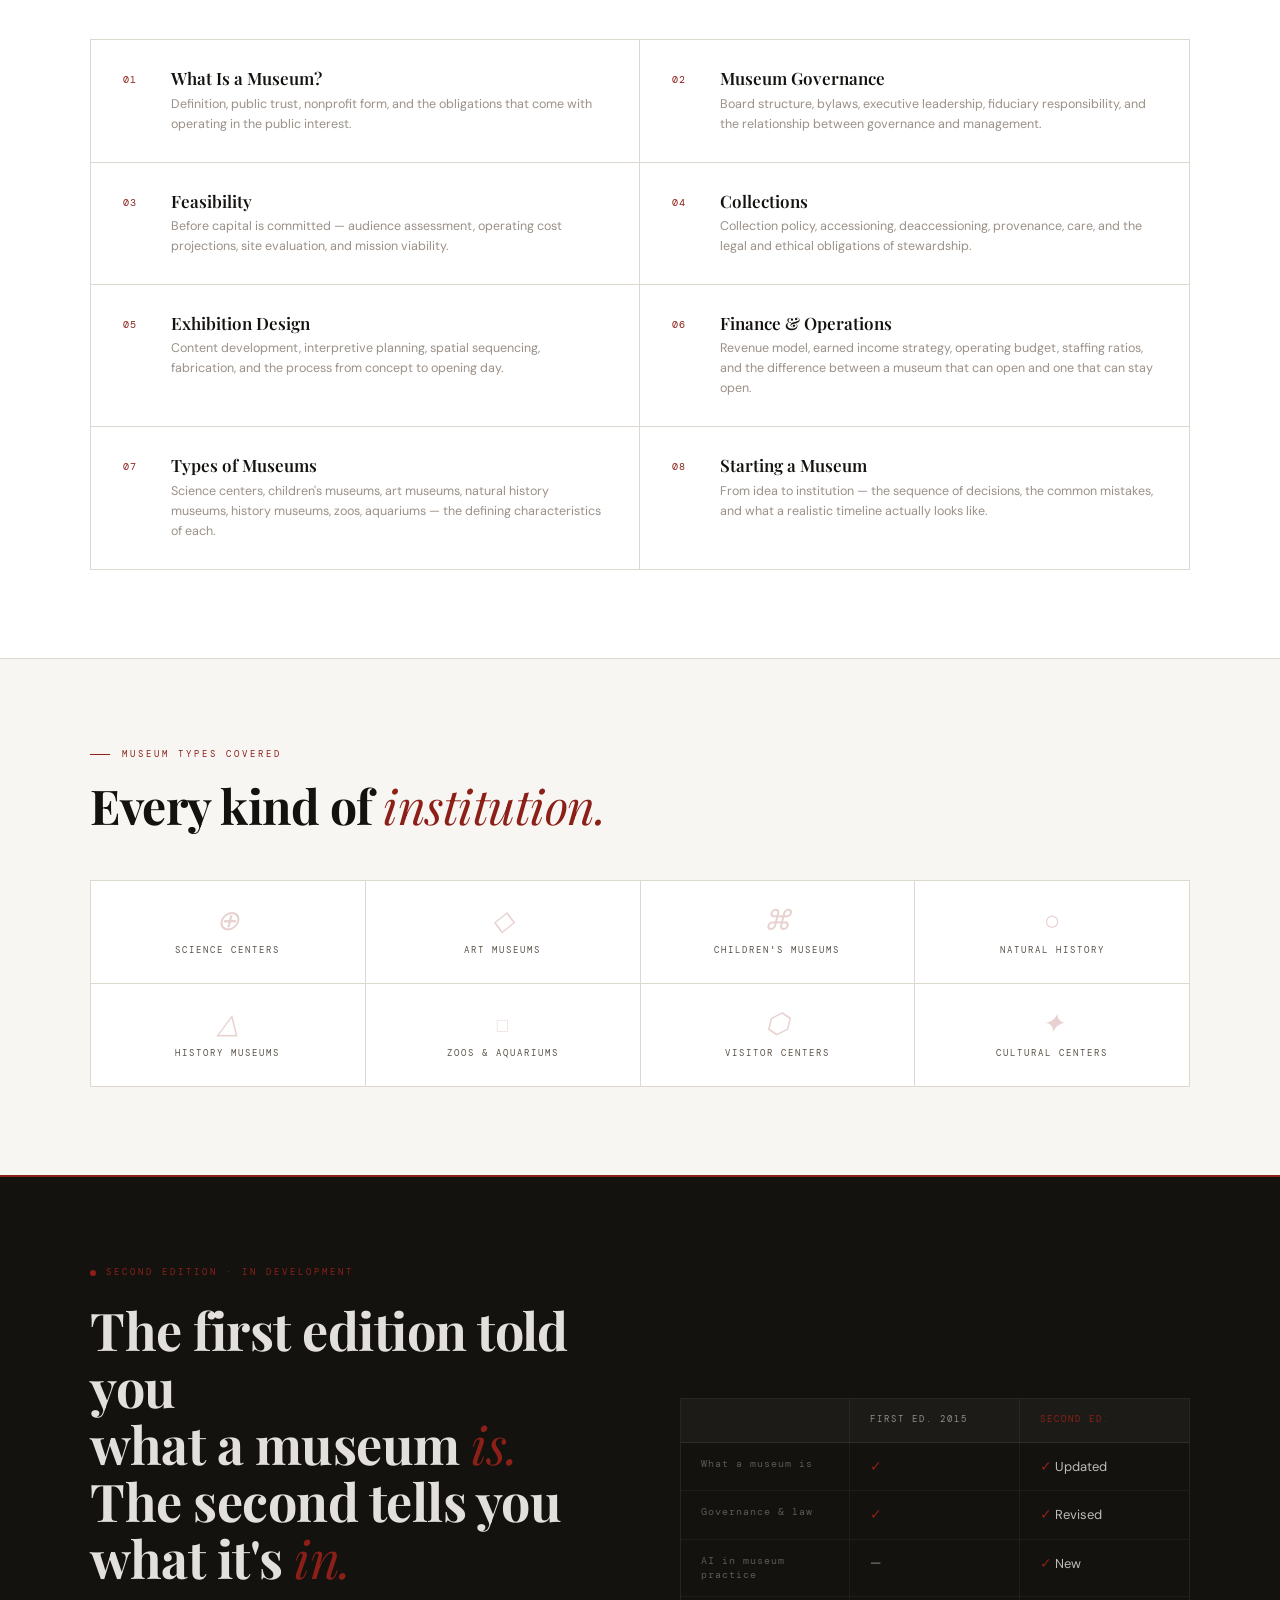
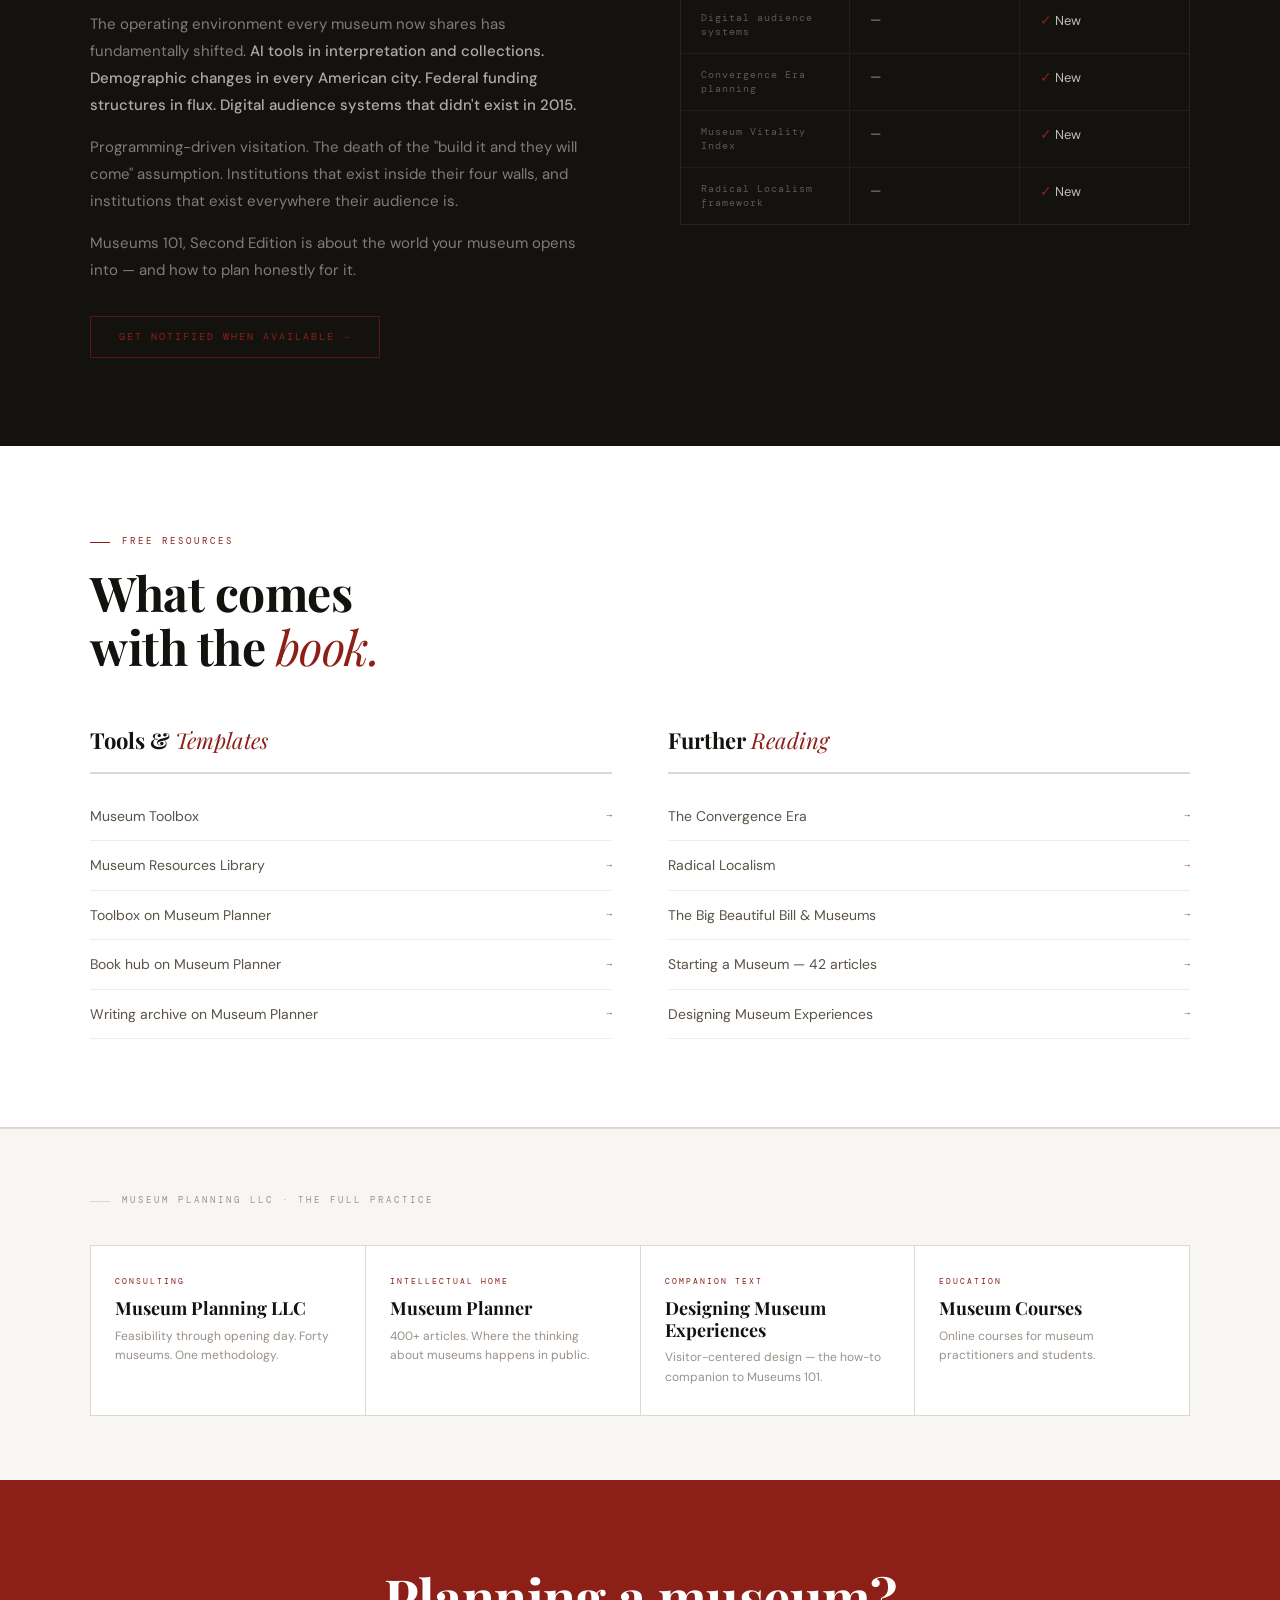
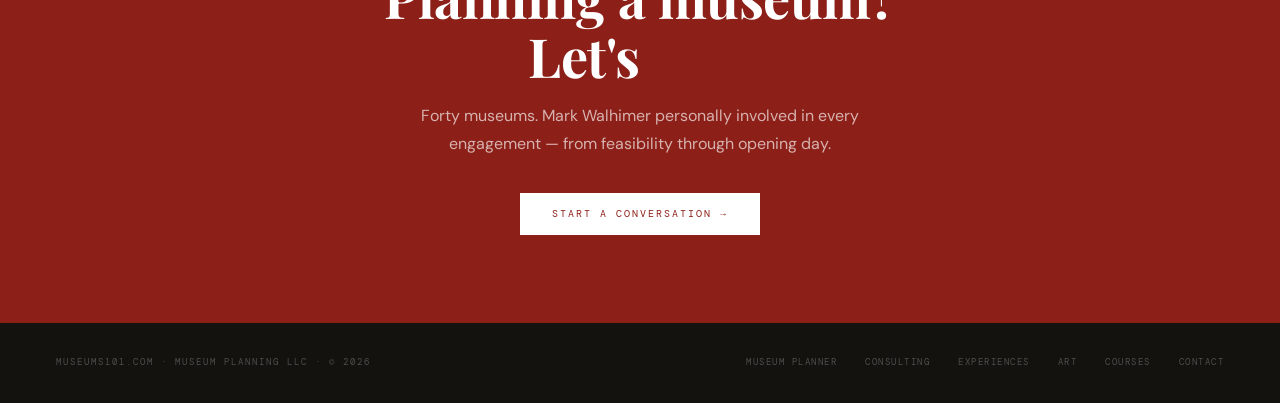
==== commit 876c128c: "Prepare museums101.com GitHub Pages cutover from WordPress. Add custom domain CNAME, expanded SEO ke" ====
--- a/index.html
+++ b/index.html
@@ -3,9 +3,69 @@
 <head>
 <meta charset="UTF-8">
 <meta name="viewport" content="width=device-width, initial-scale=1.0">
-<title>Museums 101 — Mark Walhimer</title>
-<meta name="description" content="Museums 101 by Mark Walhimer — the foundational text on what a museum is, how it is governed, and what public trust requires. First edition 2015. Second edition forthcoming.">
-<link rel="canonical" href="https://www.museums101.com/">
+<title>Museums 101 — Museum Planning, Feasibility &amp; Starting a Museum | Mark Walhimer</title>
+<meta name="description" content="Museums 101 by Mark Walhimer — museum planning, feasibility studies, master planning, strategic planning, city cultural planning, exhibition design, immersive experiences, and starting a museum. First edition 2015. Second edition forthcoming.">
+<meta name="keywords" content="museum planning, museum feasibility studies, museum master planning, city cultural planning, interactive museum exhibition design, immersive museum experiences, museum strategic planning, museum consultant, starting a museum, museum governance, museum feasibility study, museum board members, nonprofit museum, museum collections management, museum exhibition design, interpretive planning, Mark Walhimer, Museums 101 book">
+<meta name="author" content="Mark Walhimer">
+<meta property="og:title" content="Museums 101 — Museum Planning by Mark Walhimer">
+<meta property="og:description" content="The foundational guide to museum planning, feasibility studies, master planning, strategic planning, exhibition design, and starting a museum. By Mark Walhimer, Museum Planning LLC.">
+<meta property="og:url" content="https://museums101.com/">
+<meta property="og:type" content="website">
+<meta property="og:site_name" content="Museums 101">
+<meta name="twitter:card" content="summary">
+<meta name="twitter:title" content="Museums 101 — Museum Planning by Mark Walhimer">
+<meta name="twitter:description" content="Museum planning, feasibility studies, master planning, strategic planning, exhibition design, and starting a museum. By Mark Walhimer.">
+<link rel="canonical" href="https://museums101.com/">
+<script type="application/ld+json">
+{
+  "@context": "https://schema.org",
+  "@type": "Book",
+  "name": "Museums 101",
+  "author": {
+    "@type": "Person",
+    "name": "Mark Walhimer"
+  },
+  "publisher": {
+    "@type": "Organization",
+    "name": "Rowman & Littlefield"
+  },
+  "datePublished": "2015",
+  "inLanguage": "en",
+  "url": "https://museums101.com/",
+  "description": "The foundational text on museum planning, feasibility studies, governance, exhibition design, and starting a museum.",
+  "keywords": "museum planning, museum feasibility studies, museum master planning, city cultural planning, interactive museum exhibition design, immersive museum experiences, museum strategic planning, museum consultant, starting a museum, museum governance, museum feasibility study, museum board members, nonprofit museum, museum collections management, museum exhibition design, interpretive planning, Mark Walhimer, Museums 101 book"
+}
+</script>
+<script type="application/ld+json">
+{
+  "@context": "https://schema.org",
+  "@type": "ProfessionalService",
+  "name": "Museum Planning LLC",
+  "url": "https://museumplanning.com/",
+  "description": "Museum consultant services — feasibility studies, master planning, strategic planning, city cultural planning, and interactive exhibition design.",
+  "founder": {
+    "@type": "Person",
+    "name": "Mark Walhimer"
+  },
+  "knowsAbout": [
+    "museum planning",
+    "museum feasibility studies",
+    "museum master planning",
+    "city cultural planning",
+    "interactive museum exhibition design",
+    "immersive museum experiences",
+    "museum strategic planning",
+    "museum governance",
+    "museum board members",
+    "nonprofit museum",
+    "museum collections management",
+    "museum exhibition design",
+    "interpretive planning",
+    "Mark Walhimer",
+    "Museums 101 book"
+  ]
+}
+</script>
 <link href="https://fonts.googleapis.com/css2?family=Playfair+Display:ital,wght@0,400;0,600;0,700;0,900;1,400;1,700&family=DM+Sans:opsz,wght@9..40,300;9..40,400;9..40,500&family=DM+Mono:wght@300;400;500&display=swap" rel="stylesheet">
 <style>
 :root {
@@ -825,11 +885,11 @@
       <div class="res-group">
         <h3>Tools &amp; <em>Templates</em></h3>
         <ul class="res-list">
-          <li><a href="https://www.museums101.com/museum-toolbox/">Museum Toolbox</a><span class="res-arr">→</span></li>
-          <li><a href="https://www.museums101.com/museum-resources/">Museum Resources Library</a><span class="res-arr">→</span></li>
+          <li><a href="/museum-toolbox/">Museum Toolbox</a><span class="res-arr">→</span></li>
+          <li><a href="/museum-resources/">Museum Resources Library</a><span class="res-arr">→</span></li>
           <li><a href="https://museumplanner.org/museums-101/toolbox/">Toolbox on Museum Planner</a><span class="res-arr">→</span></li>
           <li><a href="https://museumplanner.org/museums-101/">Book hub on Museum Planner</a><span class="res-arr">→</span></li>
-          <li><a href="https://www.museums101.com/blog/">Blog archive</a><span class="res-arr">→</span></li>
+          <li><a href="https://museumplanner.org/archive">Writing archive on Museum Planner</a><span class="res-arr">→</span></li>
         </ul>
       </div>
       <div class="res-group">
@@ -889,6 +949,7 @@
     <a href="https://museumplanner.org">Museum Planner</a>
     <a href="https://museumplanning.com">Consulting</a>
     <a href="https://museum-experiences.com">Experiences</a>
+    <a href="https://markwalhimer.com">Art</a>
     <a href="https://museumcourses.com">Courses</a>
     <a href="mailto:mark@museumplanning.com">Contact</a>
   </div>
